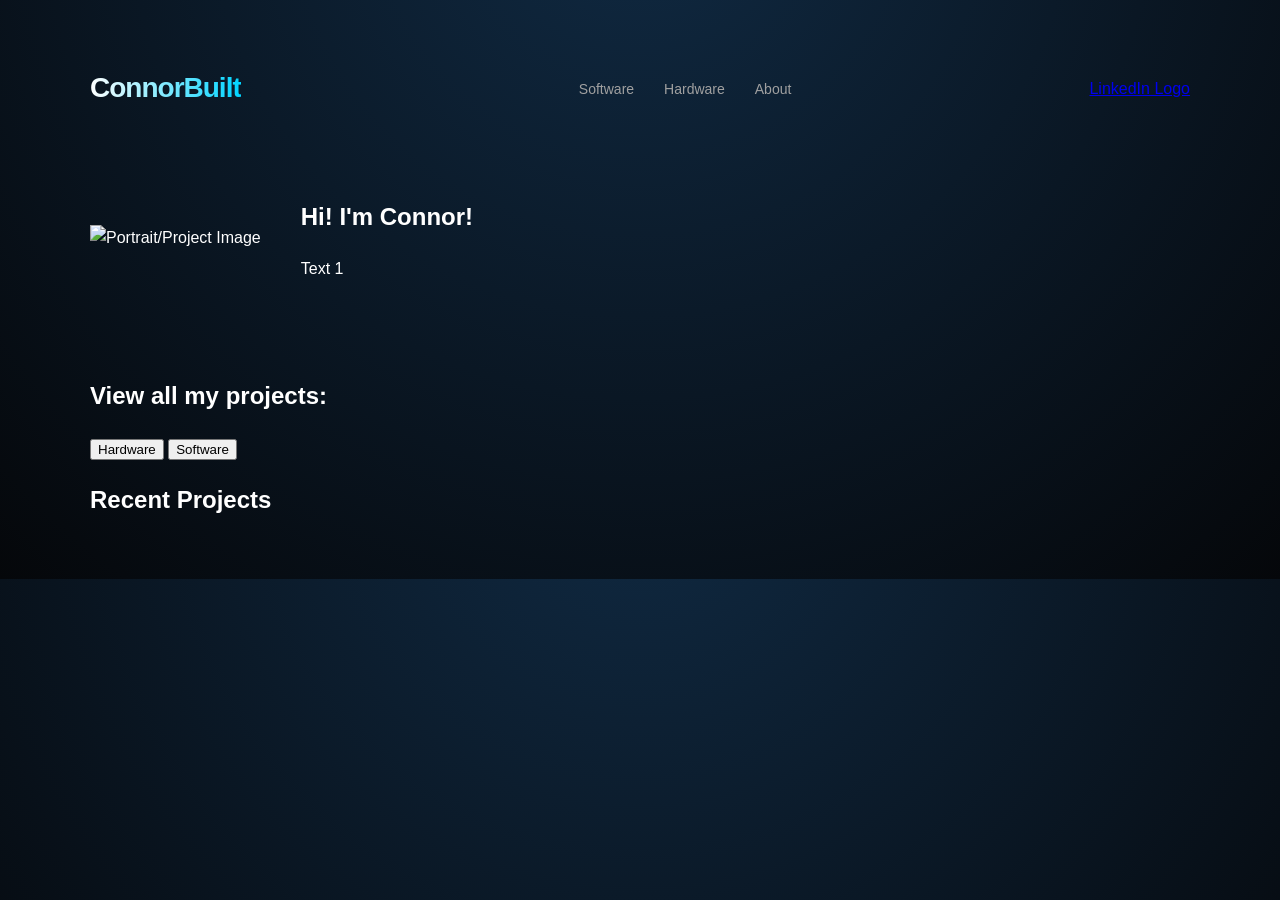
==== index.html @ f02d152e "Initial commit" ====
<!DOCTYPE html>
<html lang="en">
<head>
    <meta charset="UTF-8">
    <meta name="viewport" content="width=device-width, initial-scale=1.0">
    <title>ConnorBuilt</title>
    <link rel="stylesheet" href="style/style.css">
</head>
<body>

    <div class="container">

        <header>
            <div class="logo">ConnorBuilt</div>
            <nav>
                <ul>
                    <li><a href="#software">Software</a></li>
                    <li><a href="#hardware">Hardware</a></li>
                    <li><a href="#about">About</a></li>
                </ul>
            </nav>
            <div class="social-links">
                <a href="https://linkedin.com" target="_blank">LinkedIn Logo</a>
            </div>
        </header>

        <main>
            <section class="hero">
                <div class="hero-image">
                    <img src="path-to-your-image.jpg" alt="Portrait/Project Image">
                </div>
                <div class="hero-content">
                    <h1>Hi! I'm Connor!</h1>
                    <div class="bio-text">
                        <p>Text 1</p>
                    </div>
                </div>
            </section>

            <section class="projects-cta">
                <h2>View all my projects:</h2>
                <div class="filter-options">
                    <button>Hardware</button>
                    <button>Software</button>
                </div>
            </section>

            <section class="recent-projects">
                <h2>Recent Projects</h2>
                
                <div class="project-grid">
                </div>
            </section>
        </main>

    </div>

</body>
</html>
---- style/style.css ----
:root {
        --bg-color: #05070a;
        --card-bg: rgba(255, 255, 255, 0.05);
        --accent-blue: #007bff;
        --glow-blue: #00d4ff;
        --text-main: #ffffff;
        --text-dim: #a0a0a0;
        --glass-border: rgba(255, 255, 255, 0.1);
    }

    body {
        font-family: 'Segoe UI', Roboto, Helvetica, Arial, sans-serif;
        margin: 0;
        background-color: var(--bg-color);
        background-image: radial-gradient(circle at 50% -20%, #102a43 0%, #05070a 100%);
        color: var(--text-main);
        line-height: 1.6;
    }

    .container {
        max-width: 1100px;
        margin: 0 auto;
        padding: 40px 20px;
    }

    /* Header/Nav */
    header {
        display: flex;
        justify-content: space-between;
        align-items: center;
        padding: 20px 0;
        margin-bottom: 40px;
    }

    .logo {
        font-size: 28px;
        font-weight: 800;
        background: linear-gradient(to right, #fff, var(--glow-blue));
        -webkit-background-clip: text;
        -webkit-text-fill-color: transparent;
        letter-spacing: -1px;
    }

    nav ul {
        list-style: none;
        display: flex;
        gap: 30px;
    }

    nav a {
        color: var(--text-dim);
        text-decoration: none;
        font-size: 14px;
        font-weight: 500;
        transition: 0.3s;
    }

    nav a:hover {
        color: var(--glow-blue);
        text-shadow: 0 0 10px var(--accent-blue);
    }

    .linkedin-icon {
        background: linear-gradient(135deg, var(--accent-blue), #004a99);
        padding: 8px 15px;
        border-radius: 6px;
        text-decoration: none;
        color: white;
        font-weight: bold;
        box-shadow: 0 4px 15px rgba(0, 123, 255, 0.3);
        transition: transform 0.2s;
    }

    .linkedin-icon:hover {
        transform: translateY(-2px);
        box-shadow: 0 6px 20px rgba(0, 123, 255, 0.5);
    }

    /* Hero */
    .hero {
        display: flex;
        align-items: center;
        gap: 40px;
        margin-bottom: 80px;
    }

    .image-placeholder-large {
        flex: 1.2;
        height: 450px;
        background: var(--card-bg);
        border: 1px solid var(--glass-border);
        border-radius: 20px;
        backdrop-filter: blur(10px);
        box-shadow: 0 20px 40px rgba(0,0,0,0.4);
        overflow: hidden;
    }

    .hero-text {
        flex: 1;
        display: flex;
        flex-direction: column;
        gap: 15px;
    }

    .hero-title {
        font-size: 48px;
        font-weight: 700;
        margin: 0;
    }

    .hero-description {
        font-size: 18px;
        color: var(--text-dim);
    }

    /* CTA for projects */
    .all-projects-cta {
        display: flex;
        background: var(--card-bg);
        border: 1px solid var(--glass-border);
        border-radius: 15px;
        padding: 30px;
        align-items: center;
        margin-bottom: 80px;
    }

    .all-projects-text {
        flex: 2;
        font-size: 24px;
        font-weight: 600;
    }

    .project-types {
        flex: 1;
        display: flex;
        flex-direction: column;
        gap: 10px;
    }

    .project-types div {
        background: rgba(255,255,255,0.05);
        padding: 12px;
        border-radius: 8px;
        border: 1px solid var(--glass-border);
        cursor: pointer;
        transition: 0.3s;
    }

    .project-types div:hover {
        background: var(--accent-blue);
        border-color: var(--glow-blue);
    }

    /* Recent projects grid */
    .section-title {
        font-size: 32px;
        text-align: center;
        margin-bottom: 40px;
    }

    .project-grid {
        display: grid;
        grid-template-columns: repeat(auto-fit, minmax(300px, 1fr));
        gap: 30px;
    }

    .project-card {
        background: var(--card-bg);
        border: 1px solid var(--glass-border);
        border-radius: 15px;
        padding: 20px;
        transition: all 0.4s ease;
        position: relative;
        overflow: hidden;
    }

    .project-card:hover {
        transform: translateY(-10px);
        border-color: var(--glow-blue);
        box-shadow: 0 10px 30px rgba(0, 212, 255, 0.2);
    }

    .image-placeholder-small {
        width: 100%;
        height: 180px;
        background: #000;
        border-radius: 10px;
        margin-bottom: 20px;
    }

    .project-date {
        color: var(--glow-blue);
        font-size: 12px;
        font-weight: bold;
        text-transform: uppercase;
        margin-bottom: 5px;
    }

    .view-project-btn {
        display: block;
        text-align: center;
        padding: 12px;
        margin-top: 15px;
        background: transparent;
        border: 1px solid var(--accent-blue);
        color: #fff;
        text-decoration: none;
        border-radius: 8px;
        transition: 0.3s;
        font-weight: 600;
    }

    .view-project-btn:hover {
        background: var(--accent-blue);
        box-shadow: 0 0 15px var(--accent-blue);
    }
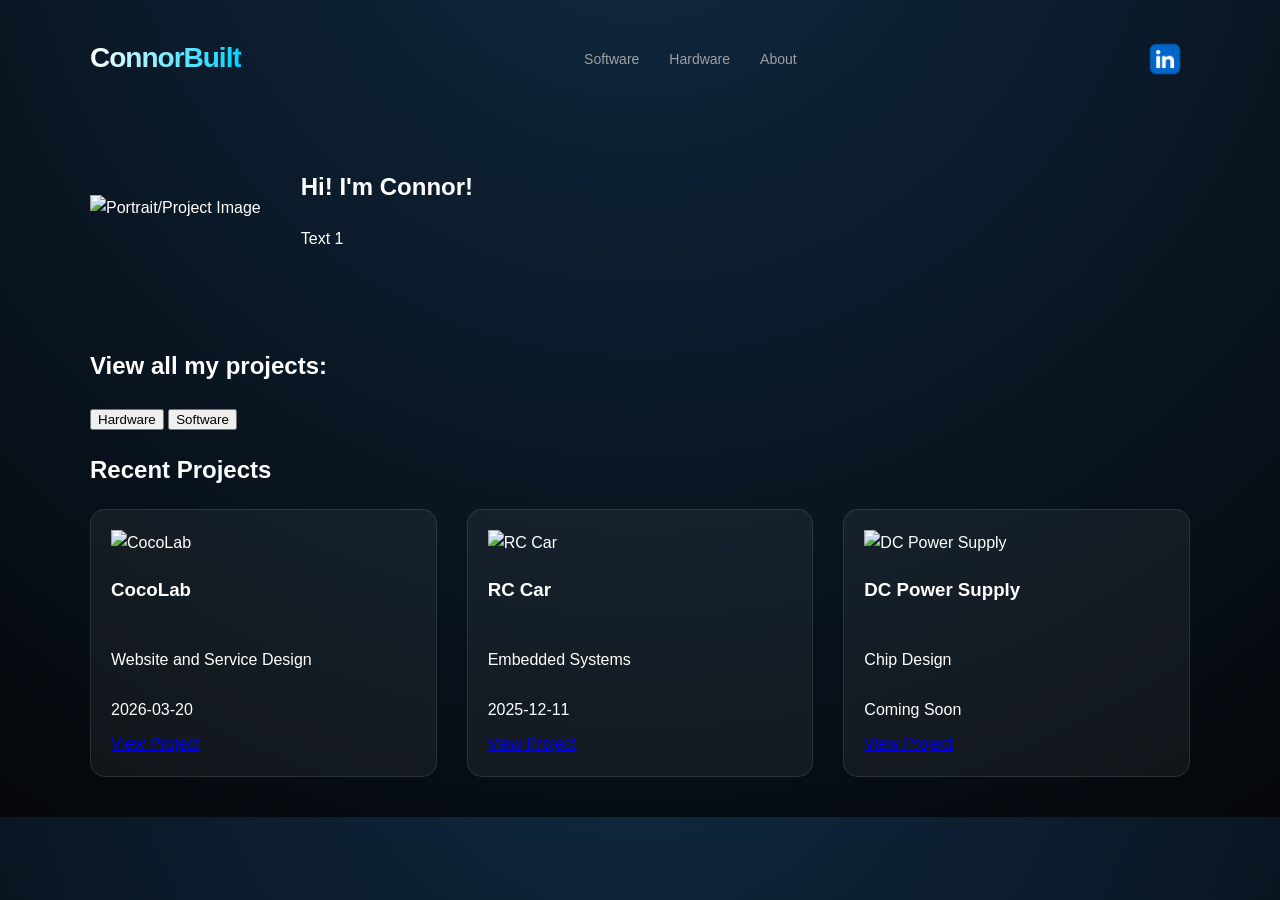
==== commit e7778589: "added a lot" ====
--- a/index.html
+++ b/index.html
@@ -5,6 +5,7 @@
     <meta name="viewport" content="width=device-width, initial-scale=1.0">
     <title>ConnorBuilt</title>
     <link rel="stylesheet" href="style/style.css">
+    <script src="scripts/projectCards.js" defer></script>
 </head>
 <body>
 
@@ -20,7 +21,9 @@
                 </ul>
             </nav>
             <div class="social-links">
-                <a href="https://linkedin.com" target="_blank">LinkedIn Logo</a>
+                <a href="https://www.linkedin.com/in/co-ellis/" target="_blank">
+                    <img src="images/linkedin.webp"/>
+                </a>
             </div>
         </header>
 
--- a/style/style.css
+++ b/style/style.css
@@ -1,216 +1,322 @@
-    :root {
-        --bg-color: #05070a;
-        --card-bg: rgba(255, 255, 255, 0.05);
-        --accent-blue: #007bff;
-        --glow-blue: #00d4ff;
-        --text-main: #ffffff;
-        --text-dim: #a0a0a0;
-        --glass-border: rgba(255, 255, 255, 0.1);
+:root {
+  --bg-color: #05070a;
+  --card-bg: rgba(255, 255, 255, 0.05);
+  --accent-blue: #007bff;
+  --glow-blue: #00d4ff;
+  --text-main: #ffffff;
+  --text-dim: #a0a0a0;
+  --glass-border: rgba(255, 255, 255, 0.1);
+}
+
+body {
+  font-family: "Segoe UI", Roboto, Helvetica, Arial, sans-serif;
+  margin: 0;
+  background-color: var(--bg-color);
+  background-image: radial-gradient(
+    circle at 50% -20%,
+    #102a43 0%,
+    #05070a 100%
+  );
+  color: var(--text-main);
+  line-height: 1.6;
+}
+
+.container {
+  max-width: 1100px;
+  margin: 0 auto;
+  padding: 40px 20px;
+  padding-top: 10px;
+}
+
+/* Header/Nav */
+header {
+  display: flex;
+  justify-content: space-between;
+  align-items: center;
+  padding: 20px 0;
+  margin-bottom: 40px;
+}
+
+.logo {
+  font-size: 28px;
+  font-weight: 800;
+  background: linear-gradient(to right, #fff, var(--glow-blue));
+  -webkit-background-clip: text;
+  -webkit-text-fill-color: transparent;
+  letter-spacing: -1px;
+}
+
+nav ul {
+  list-style: none;
+  display: flex;
+  padding-left: 0;
+  gap: 30px;
+}
+
+nav a {
+  color: var(--text-dim);
+  text-decoration: none;
+  font-size: 14px;
+  font-weight: 500;
+  transition: 0.3s;
+}
+
+nav a:hover {
+  color: var(--glow-blue);
+  text-shadow: 0 0 10px var(--accent-blue);
+}
+
+.linkedin-icon {
+  background: linear-gradient(135deg, var(--accent-blue), #004a99);
+  padding: 8px 15px;
+  border-radius: 6px;
+  text-decoration: none;
+  color: white;
+  font-weight: bold;
+  box-shadow: 0 4px 15px rgba(0, 123, 255, 0.3);
+  transition: transform 0.2s;
+}
+
+.linkedin-icon:hover {
+  transform: translateY(-2px);
+  box-shadow: 0 6px 20px rgba(0, 123, 255, 0.5);
+}
+
+/* Hero */
+.hero {
+  display: flex;
+  align-items: center;
+  gap: 40px;
+  margin-bottom: 80px;
+}
+
+.image-placeholder-large {
+  flex: 1.2;
+  height: 450px;
+  background: var(--card-bg);
+  border: 1px solid var(--glass-border);
+  border-radius: 20px;
+  backdrop-filter: blur(10px);
+  box-shadow: 0 20px 40px rgba(0, 0, 0, 0.4);
+  overflow: hidden;
+}
+
+.hero-text {
+  flex: 1;
+  display: flex;
+  flex-direction: column;
+  gap: 15px;
+}
+
+.hero-title {
+  font-size: 48px;
+  font-weight: 700;
+  margin: 0;
+}
+
+.hero-description {
+  font-size: 18px;
+  color: var(--text-dim);
+}
+
+/* CTA for projects */
+.all-projects-cta {
+  display: flex;
+  background: var(--card-bg);
+  border: 1px solid var(--glass-border);
+  border-radius: 15px;
+  padding: 30px;
+  align-items: center;
+  margin-bottom: 80px;
+}
+
+.all-projects-text {
+  flex: 2;
+  font-size: 24px;
+  font-weight: 600;
+}
+
+.project-types {
+  flex: 1;
+  display: flex;
+  flex-direction: column;
+  gap: 10px;
+}
+
+.project-types div {
+  background: rgba(255, 255, 255, 0.05);
+  padding: 12px;
+  border-radius: 8px;
+  border: 1px solid var(--glass-border);
+  cursor: pointer;
+  transition: 0.3s;
+}
+
+.project-types div:hover {
+  background: var(--accent-blue);
+  border-color: var(--glow-blue);
+}
+
+/* Recent projects grid */
+.section-title {
+  font-size: 32px;
+  text-align: center;
+  margin-bottom: 40px;
+}
+
+.project-grid {
+  display: grid;
+  grid-template-columns: repeat(auto-fit, minmax(300px, 1fr));
+  gap: 30px;
+}
+
+.project-card {
+  background: var(--card-bg);
+  border: 1px solid var(--glass-border);
+  border-radius: 15px;
+  padding: 20px;
+  transition: all 0.4s ease;
+  position: relative;
+  overflow: hidden;
+}
+
+.project-card:hover {
+  transform: translateY(-10px);
+  border-color: var(--glow-blue);
+  box-shadow: 0 10px 30px rgba(0, 212, 255, 0.2);
+}
+
+.image-placeholder-small {
+  width: 100%;
+  height: 180px;
+  background: #000;
+  border-radius: 10px;
+  margin-bottom: 20px;
+}
+
+.project-date {
+  color: var(--glow-blue);
+  font-size: 12px;
+  font-weight: bold;
+  text-transform: uppercase;
+  margin-bottom: 5px;
+}
+
+.view-project-btn {
+  display: block;
+  text-align: center;
+  padding: 12px;
+  margin-top: 15px;
+  background: transparent;
+  border: 1px solid var(--accent-blue);
+  color: #fff;
+  text-decoration: none;
+  border-radius: 8px;
+  transition: 0.3s;
+  font-weight: 600;
+}
+
+.view-project-btn:hover {
+  background: var(--accent-blue);
+  box-shadow: 0 0 15px var(--accent-blue);
+}
+
+.card-content {
+  display: flex;
+  flex-direction: column;
+  gap: 8px;
+}
+
+.social-links a{
+    display: flex;
+    align-items: center;
+}
+
+.social-links img{
+    max-width: 50px;
+    max-height: 50px;
+    padding: 0;
+}
+
+/* Software Page Layout */
+.page-header {
+    text-align: center;
+    margin-bottom: 40px;
+}
+
+.header-description {
+    border: 1px solid var(--glass-border);
+    padding: 20px;
+    background: var(--card-bg);
+    border-radius: 10px;
+    max-width: 800px;
+    margin: 0 auto;
+}
+
+.software-grid {
+    display: grid;
+    grid-template-columns: repeat(2, 1fr);
+    gap: 30px;
+    margin-top: 40px;
+}
+
+.software-card {
+    background: var(--card-bg);
+    border: 1px solid var(--glass-border);
+    border-radius: 15px;
+    padding: 20px;
+    display: flex;
+    flex-direction: column;
+    gap: 15px;
+}
+
+.description-box {
+    border: 1px solid var(--glass-border);
+    padding: 10px;
+    margin: 10px 0;
+    background: rgba(255, 255, 255, 0.02);
+}
+
+/* Shared Grid Layout for Hardware and Software Pages */
+.hardware-grid {
+    display: grid;
+    grid-template-columns: repeat(2, 1fr); /* 2x2 Grid from wireframe */
+    gap: 30px;
+    margin-top: 40px;
+}
+
+.hardware-card {
+    background: var(--card-bg);
+    border: 1px solid var(--glass-border);
+    border-radius: 15px;
+    padding: 20px;
+    display: flex;
+    flex-direction: column;
+    gap: 15px;
+    transition: transform 0.3s ease, border-color 0.3s ease;
+}
+
+.hardware-card:hover {
+    transform: translateY(-5px);
+    border-color: var(--glow-blue);
+}
+
+.description-box {
+    border: 1px solid var(--glass-border);
+    padding: 12px;
+    margin: 10px 0;
+    background: rgba(255, 255, 255, 0.03);
+}
+
+/* Make it responsive for mobile */
+@media (max-width: 768px) {
+    .software-grid {
+        grid-template-columns: 1fr;
     }
-
-    body {
-        font-family: 'Segoe UI', Roboto, Helvetica, Arial, sans-serif;
-        margin: 0;
-        background-color: var(--bg-color);
-        background-image: radial-gradient(circle at 50% -20%, #102a43 0%, #05070a 100%);
-        color: var(--text-main);
-        line-height: 1.6;
+}
+
+@media (max-width: 850px) {
+    .hardware-grid {
+        grid-template-columns: 1fr;
     }
-
-    .container {
-        max-width: 1100px;
-        margin: 0 auto;
-        padding: 40px 20px;
-    }
-
-    /* Header/Nav */
-    header {
-        display: flex;
-        justify-content: space-between;
-        align-items: center;
-        padding: 20px 0;
-        margin-bottom: 40px;
-    }
-
-    .logo {
-        font-size: 28px;
-        font-weight: 800;
-        background: linear-gradient(to right, #fff, var(--glow-blue));
-        -webkit-background-clip: text;
-        -webkit-text-fill-color: transparent;
-        letter-spacing: -1px;
-    }
-
-    nav ul {
-        list-style: none;
-        display: flex;
-        gap: 30px;
-    }
-
-    nav a {
-        color: var(--text-dim);
-        text-decoration: none;
-        font-size: 14px;
-        font-weight: 500;
-        transition: 0.3s;
-    }
-
-    nav a:hover {
-        color: var(--glow-blue);
-        text-shadow: 0 0 10px var(--accent-blue);
-    }
-
-    .linkedin-icon {
-        background: linear-gradient(135deg, var(--accent-blue), #004a99);
-        padding: 8px 15px;
-        border-radius: 6px;
-        text-decoration: none;
-        color: white;
-        font-weight: bold;
-        box-shadow: 0 4px 15px rgba(0, 123, 255, 0.3);
-        transition: transform 0.2s;
-    }
-
-    .linkedin-icon:hover {
-        transform: translateY(-2px);
-        box-shadow: 0 6px 20px rgba(0, 123, 255, 0.5);
-    }
-
-    /* Hero */
-    .hero {
-        display: flex;
-        align-items: center;
-        gap: 40px;
-        margin-bottom: 80px;
-    }
-
-    .image-placeholder-large {
-        flex: 1.2;
-        height: 450px;
-        background: var(--card-bg);
-        border: 1px solid var(--glass-border);
-        border-radius: 20px;
-        backdrop-filter: blur(10px);
-        box-shadow: 0 20px 40px rgba(0,0,0,0.4);
-        overflow: hidden;
-    }
-
-    .hero-text {
-        flex: 1;
-        display: flex;
-        flex-direction: column;
-        gap: 15px;
-    }
-
-    .hero-title {
-        font-size: 48px;
-        font-weight: 700;
-        margin: 0;
-    }
-
-    .hero-description {
-        font-size: 18px;
-        color: var(--text-dim);
-    }
-
-    /* CTA for projects */
-    .all-projects-cta {
-        display: flex;
-        background: var(--card-bg);
-        border: 1px solid var(--glass-border);
-        border-radius: 15px;
-        padding: 30px;
-        align-items: center;
-        margin-bottom: 80px;
-    }
-
-    .all-projects-text {
-        flex: 2;
-        font-size: 24px;
-        font-weight: 600;
-    }
-
-    .project-types {
-        flex: 1;
-        display: flex;
-        flex-direction: column;
-        gap: 10px;
-    }
-
-    .project-types div {
-        background: rgba(255,255,255,0.05);
-        padding: 12px;
-        border-radius: 8px;
-        border: 1px solid var(--glass-border);
-        cursor: pointer;
-        transition: 0.3s;
-    }
-
-    .project-types div:hover {
-        background: var(--accent-blue);
-        border-color: var(--glow-blue);
-    }
-
-    /* Recent projects grid */
-    .section-title {
-        font-size: 32px;
-        text-align: center;
-        margin-bottom: 40px;
-    }
-
-    .project-grid {
-        display: grid;
-        grid-template-columns: repeat(auto-fit, minmax(300px, 1fr));
-        gap: 30px;
-    }
-
-    .project-card {
-        background: var(--card-bg);
-        border: 1px solid var(--glass-border);
-        border-radius: 15px;
-        padding: 20px;
-        transition: all 0.4s ease;
-        position: relative;
-        overflow: hidden;
-    }
-
-    .project-card:hover {
-        transform: translateY(-10px);
-        border-color: var(--glow-blue);
-        box-shadow: 0 10px 30px rgba(0, 212, 255, 0.2);
-    }
-
-    .image-placeholder-small {
-        width: 100%;
-        height: 180px;
-        background: #000;
-        border-radius: 10px;
-        margin-bottom: 20px;
-    }
-
-    .project-date {
-        color: var(--glow-blue);
-        font-size: 12px;
-        font-weight: bold;
-        text-transform: uppercase;
-        margin-bottom: 5px;
-    }
-
-    .view-project-btn {
-        display: block;
-        text-align: center;
-        padding: 12px;
-        margin-top: 15px;
-        background: transparent;
-        border: 1px solid var(--accent-blue);
-        color: #fff;
-        text-decoration: none;
-        border-radius: 8px;
-        transition: 0.3s;
-        font-weight: 600;
-    }
-
-    .view-project-btn:hover {
-        background: var(--accent-blue);
-        box-shadow: 0 0 15px var(--accent-blue);
-    }+}
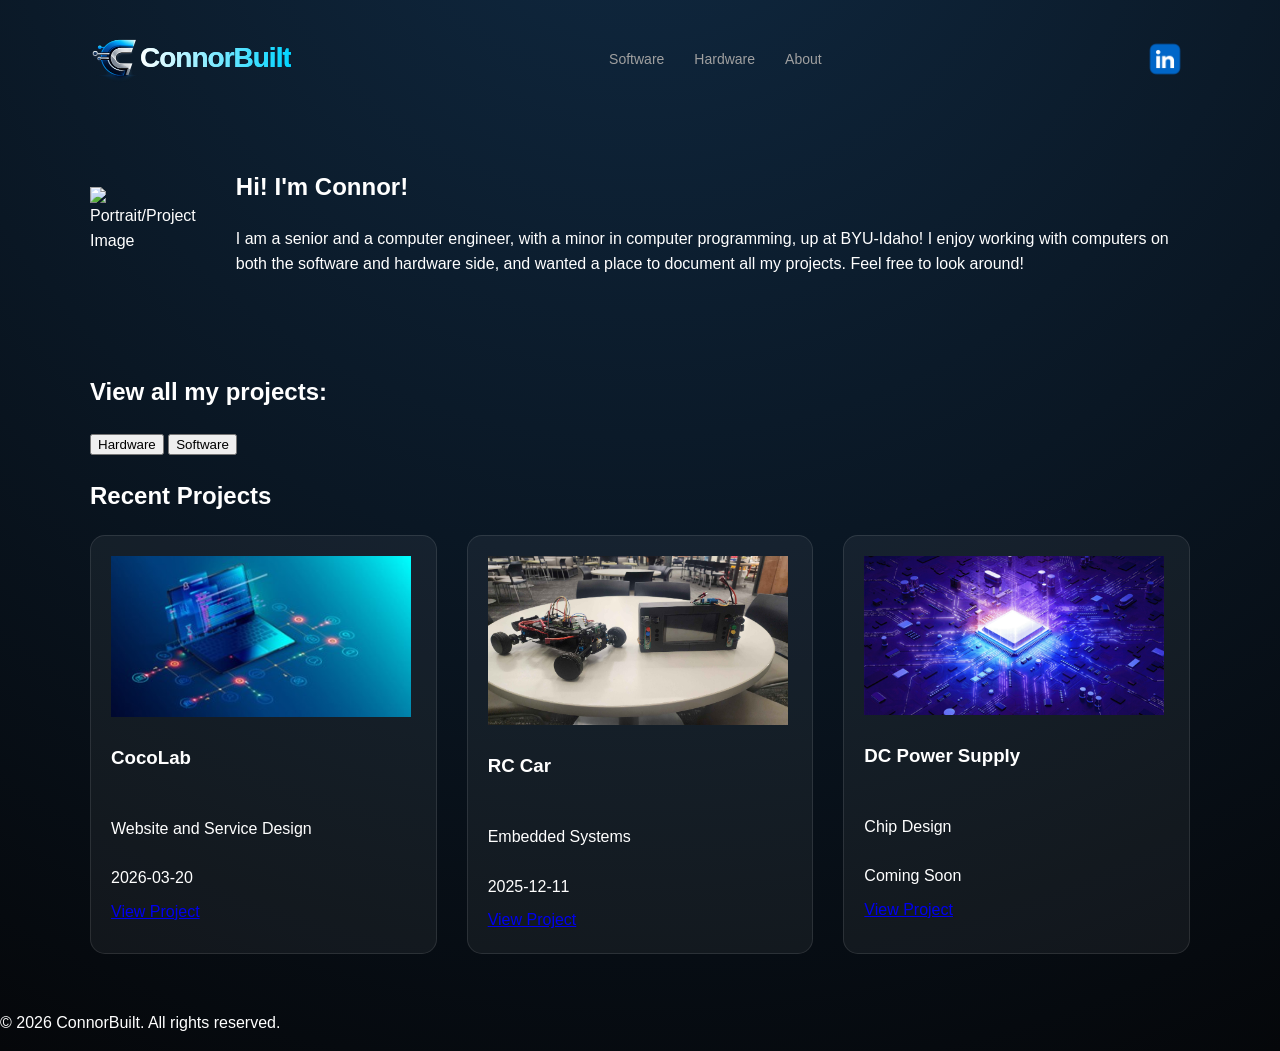
==== commit f9ab0267: "implemented js" ====
--- a/index.html
+++ b/index.html
@@ -12,12 +12,17 @@
     <div class="container">
 
         <header>
+            <div class="logo">
+                <a href="index.html">
+                <img src="images/logo.png">
             <div class="logo">ConnorBuilt</div>
+            </a>
+            </div>
             <nav>
                 <ul>
-                    <li><a href="#software">Software</a></li>
-                    <li><a href="#hardware">Hardware</a></li>
-                    <li><a href="#about">About</a></li>
+                    <li><a href="pages/software.html">Software</a></li>
+                    <li><a href="pages/hardware.html">Hardware</a></li>
+                    <li><a href="#">About</a></li>
                 </ul>
             </nav>
             <div class="social-links">
@@ -35,7 +40,7 @@
                 <div class="hero-content">
                     <h1>Hi! I'm Connor!</h1>
                     <div class="bio-text">
-                        <p>Text 1</p>
+                        <p>I am a senior and a computer engineer, with a minor in computer programming, up at BYU-Idaho! I enjoy working with computers on both the software and hardware side, and wanted a place to document all my projects. Feel free to look around!</p>
                     </div>
                 </div>
             </section>
@@ -59,4 +64,11 @@
     </div>
 
 </body>
+<footer>
+  <p>&copy; <span id="year"></span> ConnorBuilt. All rights reserved.</p>
+</footer>
+<script>
+    const yearSpan = document.getElementById('year');
+    yearSpan.textContent = new Date().getFullYear();
+</script>
 </html>
--- a/style/style.css
+++ b/style/style.css
@@ -38,12 +38,24 @@
 }
 
 .logo {
+  display: flex;
+  align-items: center;
   font-size: 28px;
   font-weight: 800;
   background: linear-gradient(to right, #fff, var(--glow-blue));
   -webkit-background-clip: text;
   -webkit-text-fill-color: transparent;
   letter-spacing: -1px;
+}
+
+.logo a {
+  text-decoration: none;
+  display: flex;
+}
+
+.logo img {
+  height: 50px;
+  width: 50px; 
 }
 
 nav ul {
@@ -308,6 +320,26 @@
     background: rgba(255, 255, 255, 0.03);
 }
 
+.card-image {
+  max-width: 300px;
+  max-height: 300px;
+}
+
+.card-image img {
+  width: 100%;
+  height: 100%;
+}
+
+.card-image-pages {
+  max-width: 500px;
+  max-height: 500px;
+}
+
+.card-image-pages img {
+  width: 100%;
+  height: 100%;
+}
+
 /* Make it responsive for mobile */
 @media (max-width: 768px) {
     .software-grid {
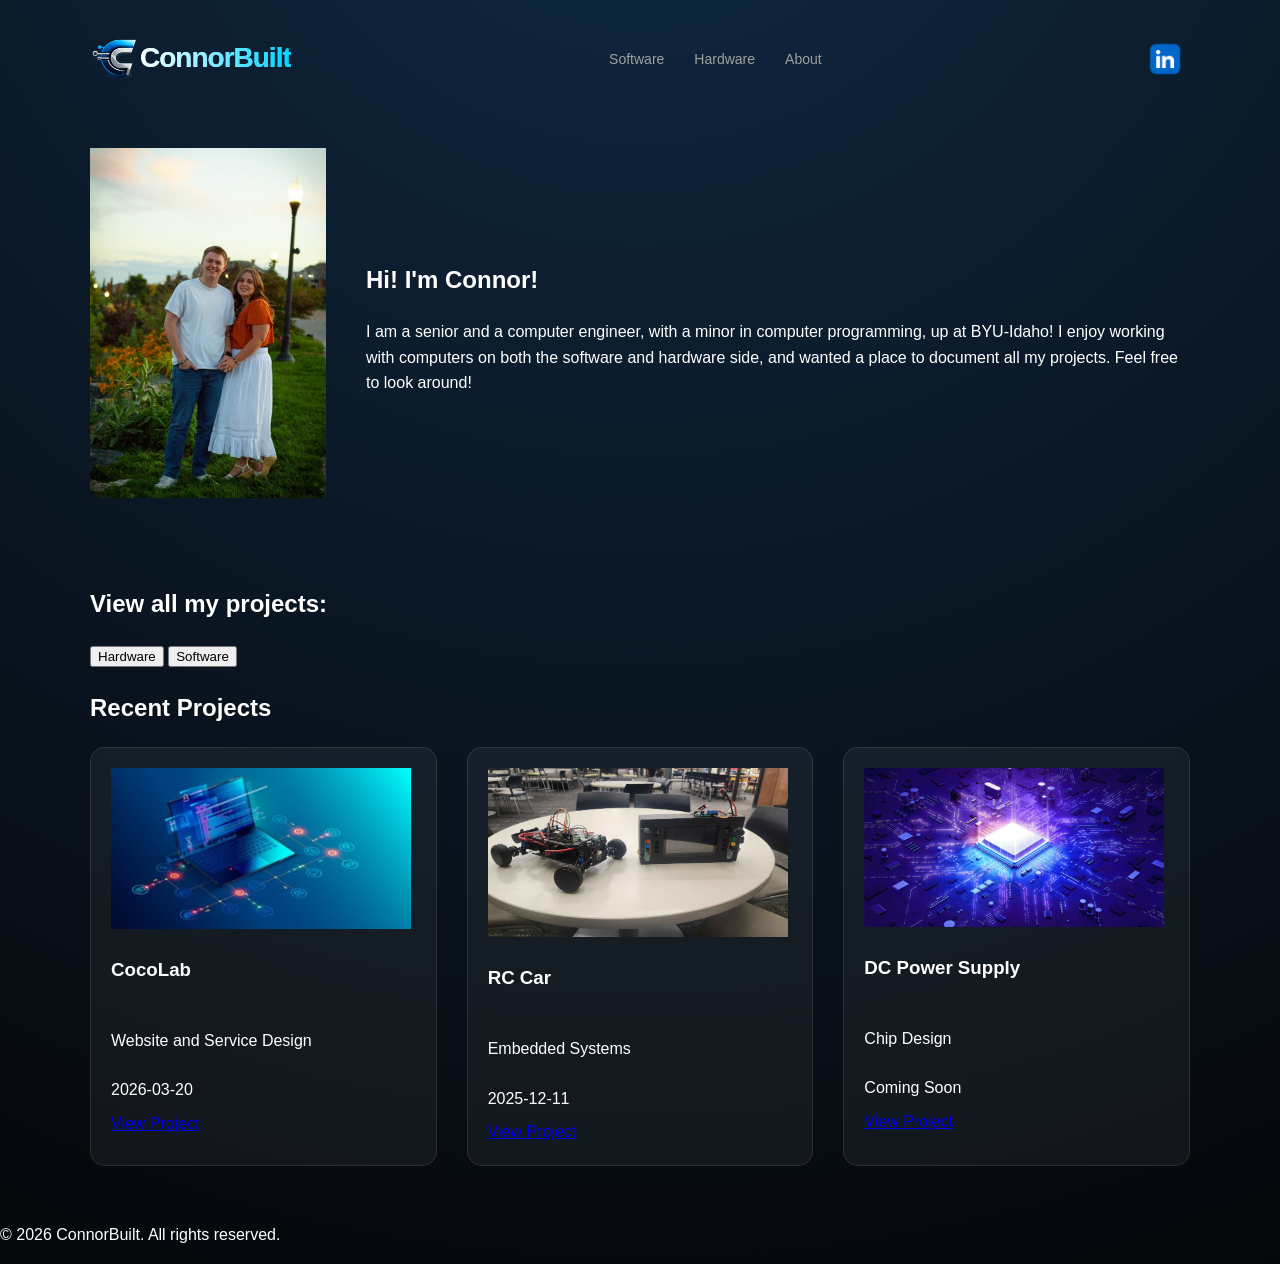
==== commit 76441088: "attempted fix for images" ====
--- a/index.html
+++ b/index.html
@@ -35,7 +35,7 @@
         <main>
             <section class="hero">
                 <div class="hero-image">
-                    <img src="path-to-your-image.jpg" alt="Portrait/Project Image">
+                    <img src="images/placeholderPortrait.jpg" alt="Portrait/Project Image">
                 </div>
                 <div class="hero-content">
                     <h1>Hi! I'm Connor!</h1>
--- a/style/style.css
+++ b/style/style.css
@@ -124,6 +124,10 @@
   font-size: 48px;
   font-weight: 700;
   margin: 0;
+}
+
+.hero-image img{
+  max-height: 350px;
 }
 
 .hero-description {
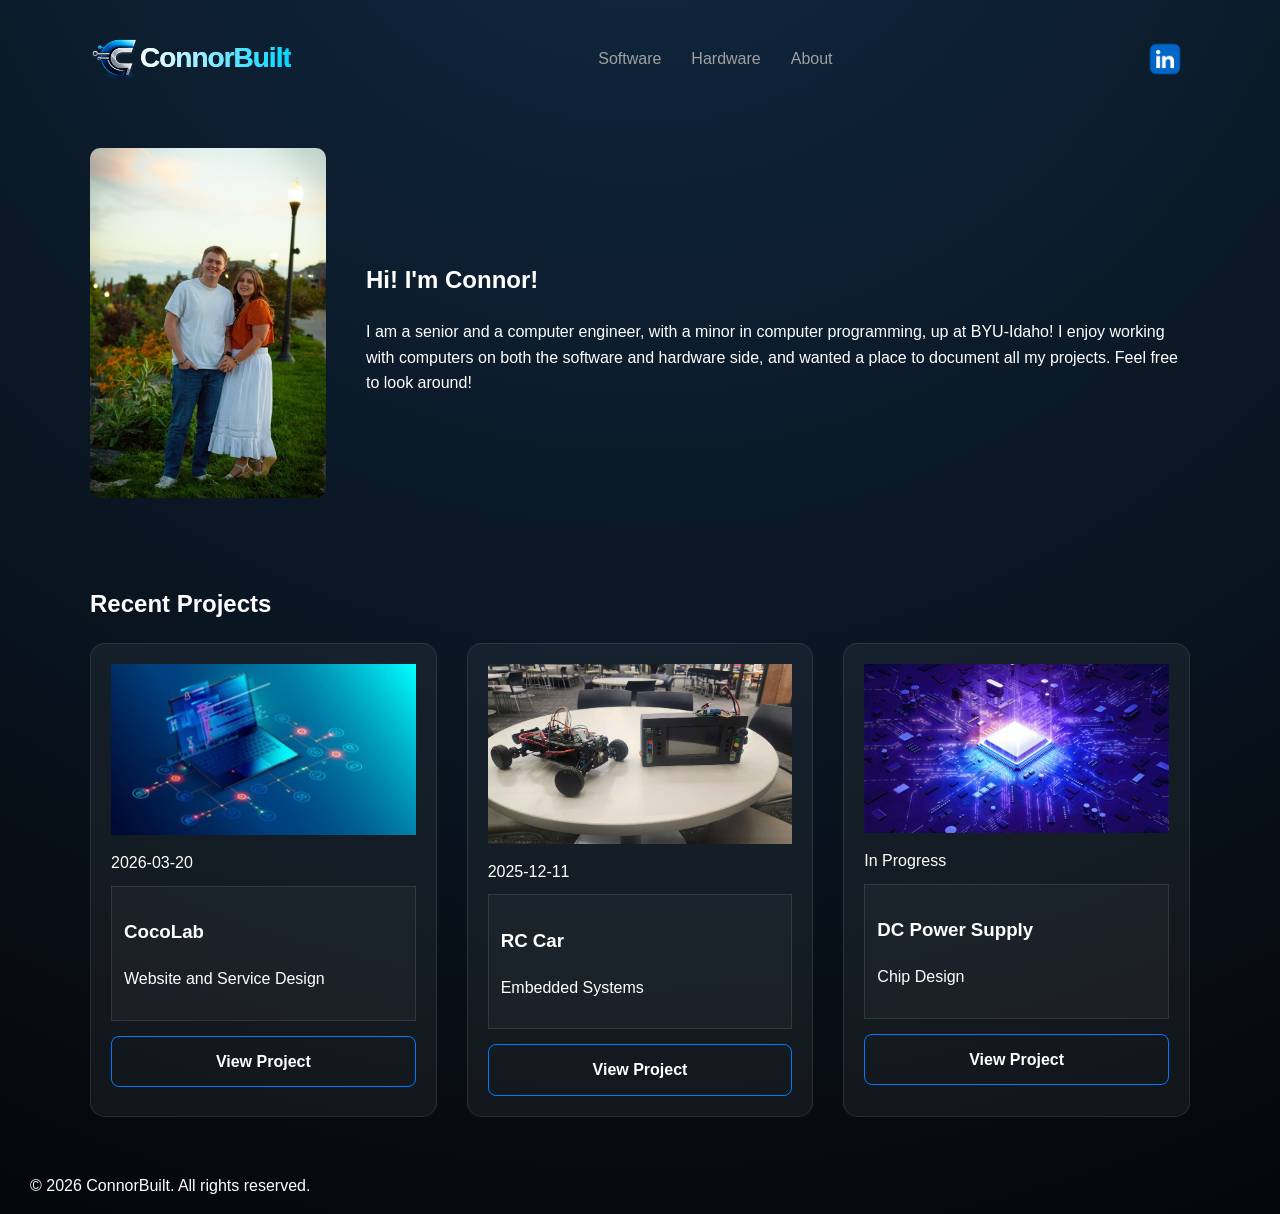
==== commit 0053de91: "finalized website" ====
--- a/index.html
+++ b/index.html
@@ -20,8 +20,8 @@
             </div>
             <nav>
                 <ul>
-                    <li><a href="pages/software.html">Software</a></li>
-                    <li><a href="pages/hardware.html">Hardware</a></li>
+                    <li><a href="software.html">Software</a></li>
+                    <li><a href="hardware.html">Hardware</a></li>
                     <li><a href="#">About</a></li>
                 </ul>
             </nav>
@@ -45,13 +45,18 @@
                 </div>
             </section>
 
-            <section class="projects-cta">
+            <!-- I decided it looked better without these buttons -->
+            <!-- <section class="projects-cta">
                 <h2>View all my projects:</h2>
                 <div class="filter-options">
+                    <a href="hardware.html">
                     <button>Hardware</button>
+                    </a>
+                    <a href="software.html">
                     <button>Software</button>
+                    </a>
                 </div>
-            </section>
+            </section> -->
 
             <section class="recent-projects">
                 <h2>Recent Projects</h2>
--- a/style/style.css
+++ b/style/style.css
@@ -68,7 +68,7 @@
 nav a {
   color: var(--text-dim);
   text-decoration: none;
-  font-size: 14px;
+  font-size: 16px;
   font-weight: 500;
   transition: 0.3s;
 }
@@ -126,8 +126,9 @@
   margin: 0;
 }
 
-.hero-image img{
-  max-height: 350px;
+.hero-image img {
+  height: 350px;
+  border-radius: 10px;
 }
 
 .hero-description {
@@ -241,6 +242,18 @@
   display: flex;
   flex-direction: column;
   gap: 8px;
+  align-items: center;
+}
+
+#projectlink a {
+  text-decoration: none;
+  color:#007bff;
+  transition: 0.3s;
+}
+
+#projectlink a:hover {
+  color: var(--glow-blue);
+  text-shadow: 0 0 10px var(--accent-blue);
 }
 
 .social-links a{
@@ -344,6 +357,10 @@
   height: 100%;
 }
 
+footer {
+  padding-left: 30px;
+}
+
 /* Make it responsive for mobile */
 @media (max-width: 768px) {
     .software-grid {
